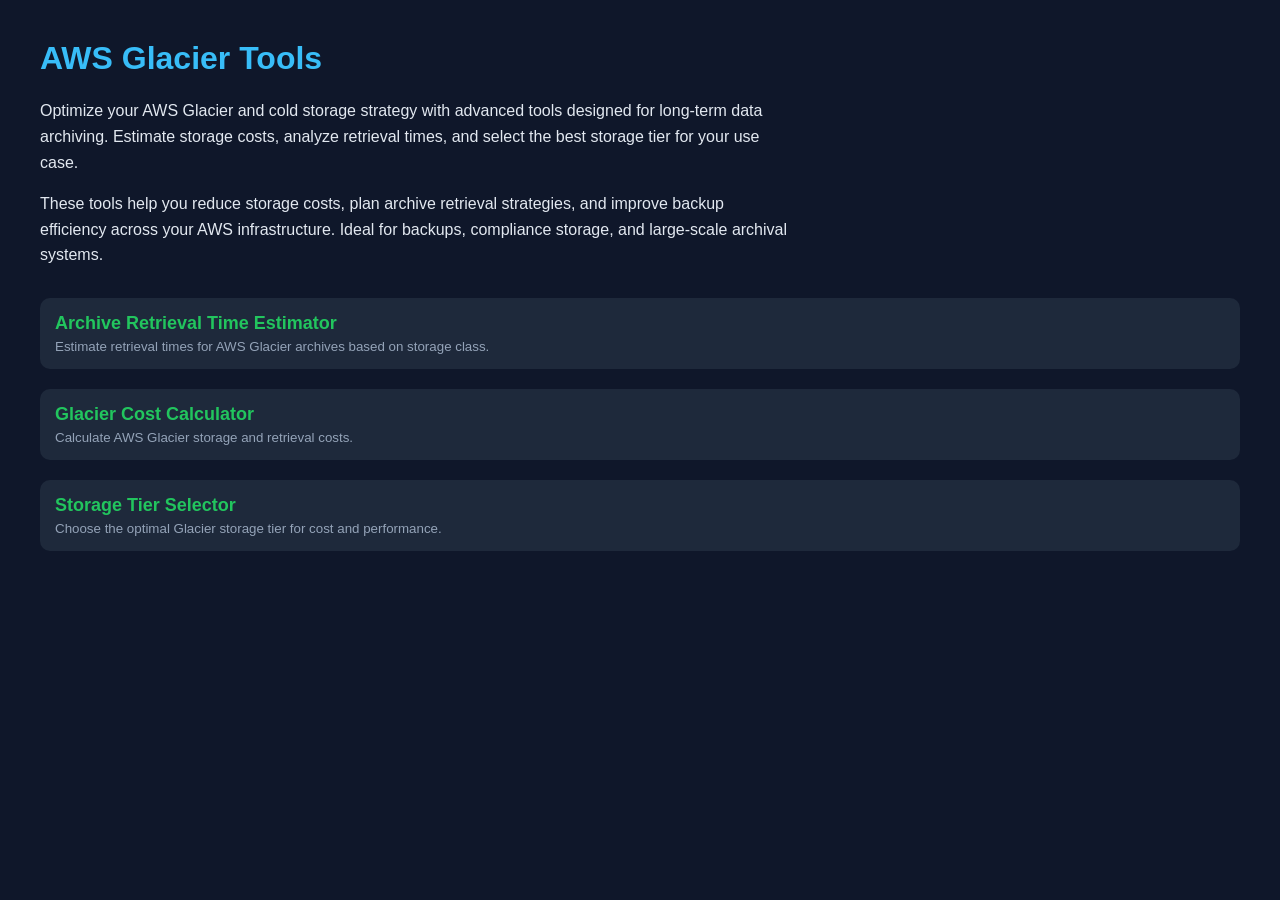
==== index.html @ 82a85312 "Initial commit" ====
<!DOCTYPE html>
<html lang="en">
<head>
    <meta charset="UTF-8">
    <meta name="viewport" content="width=device-width, initial-scale=1.0">

    <!-- 🔐 Google Site Verification -->
    <meta name="google-site-verification" content="TU_CODIGO_DE_VERIFICACION_AQUI">

    <!-- SEO Potenciado -->
    <title>AWS Glacier Tools – Cost Calculator & Archive Retrieval Estimator</title>

    <meta name="description" content="Optimize AWS Glacier storage with tools to estimate costs, analyze archive retrieval times, and choose the best storage tier. Reduce long-term storage expenses.">

    <meta name="keywords" content="
    aws glacier cost calculator,
    glacier pricing estimator,
    archive retrieval time estimator aws,
    glacier storage tier selector,
    aws cold storage cost calculator,
    glacier vs s3 cost comparison,
    aws archive storage calculator,
    glacier retrieval cost estimator,
    aws long term storage pricing,
    glacier deep archive cost calculator,
    aws backup storage cost tool,
    optimize glacier storage costs,
    archive retrieval speed calculator
    ">

    <meta name="author" content="AI Tools Suite">

    <!-- Open Graph -->
    <meta property="og:title" content="AWS Glacier Tools – Storage Cost & Retrieval Optimization">
    <meta property="og:description" content="Estimate Glacier costs, retrieval times, and storage tiers.">
    <meta property="og:type" content="website">

    <!-- Estilos -->
    <style>
        body {
            font-family: Arial, sans-serif;
            margin: 40px;
            background: #0f172a;
            color: #e2e8f0;
        }
        h1 {
            color: #38bdf8;
        }
        p {
            max-width: 750px;
            line-height: 1.6;
        }
        .tools {
            margin-top: 30px;
        }
        .tool {
            margin-bottom: 20px;
            padding: 15px;
            background: #1e293b;
            border-radius: 10px;
            transition: 0.2s;
        }
        .tool:hover {
            background: #334155;
        }
        a {
            text-decoration: none;
            color: #22c55e;
            font-weight: bold;
            font-size: 18px;
        }
        small {
            display: block;
            margin-top: 5px;
            color: #94a3b8;
        }
    </style>
</head>
<body>

    <h1>AWS Glacier Tools</h1>

    <p>
        Optimize your AWS Glacier and cold storage strategy with advanced tools designed for
        long-term data archiving. Estimate storage costs, analyze retrieval times, and select
        the best storage tier for your use case.
    </p>

    <p>
        These tools help you reduce storage costs, plan archive retrieval strategies, and improve
        backup efficiency across your AWS infrastructure. Ideal for backups, compliance storage,
        and large-scale archival systems.
    </p>

    <div class="tools">

        <div class="tool">
            <a href="archive_retrieval_time_estimator/">Archive Retrieval Time Estimator</a>
            <small>Estimate retrieval times for AWS Glacier archives based on storage class.</small>
        </div>

        <div class="tool">
            <a href="glacier_cost_calculator/">Glacier Cost Calculator</a>
            <small>Calculate AWS Glacier storage and retrieval costs.</small>
        </div>

        <div class="tool">
            <a href="storage_tier_selector/">Storage Tier Selector</a>
            <small>Choose the optimal Glacier storage tier for cost and performance.</small>
        </div>

    </div>

</body>
</html>
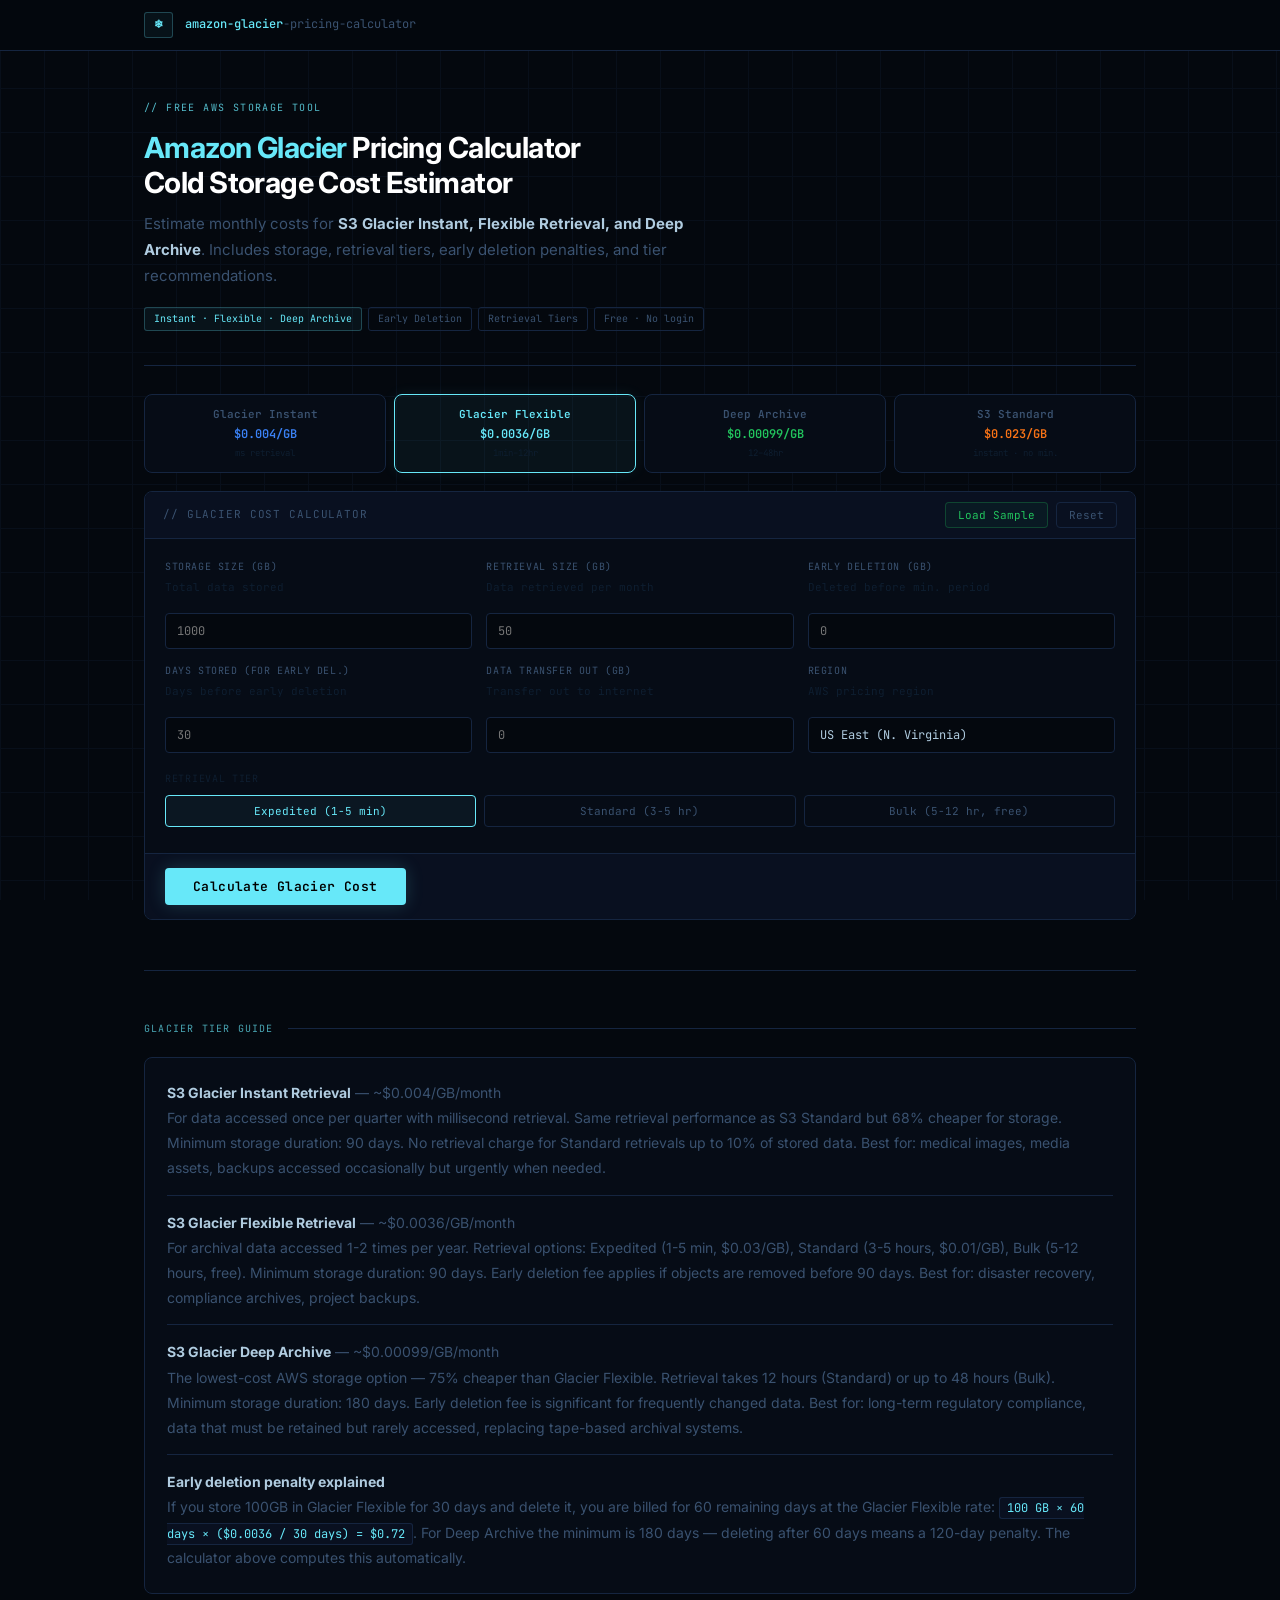
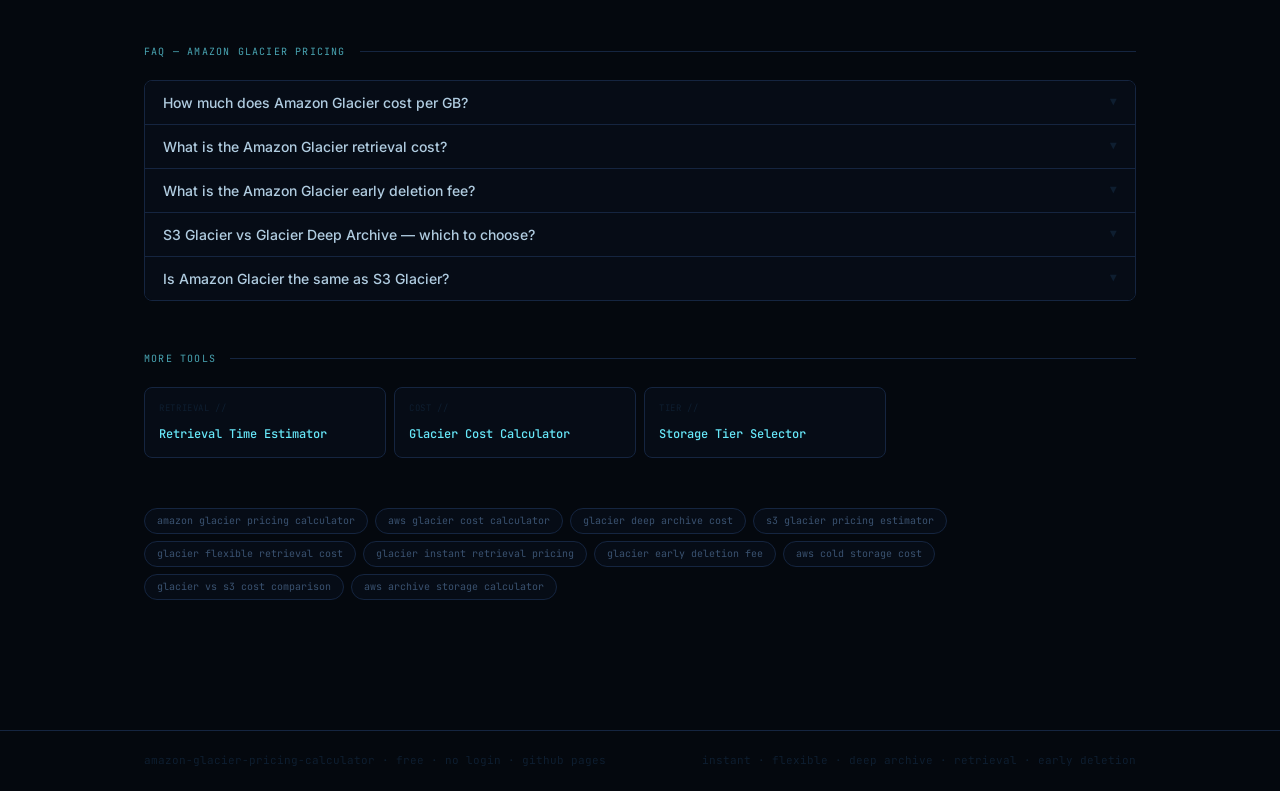
==== commit f99dd51c: "Actualizar index.html" ====
--- a/index.html
+++ b/index.html
@@ -1,115 +1,1226 @@
 <!DOCTYPE html>
+
 <html lang="en">
 <head>
-    <meta charset="UTF-8">
-    <meta name="viewport" content="width=device-width, initial-scale=1.0">
-
-    <!-- 🔐 Google Site Verification -->
-    <meta name="google-site-verification" content="TU_CODIGO_DE_VERIFICACION_AQUI">
-
-    <!-- SEO Potenciado -->
-    <title>AWS Glacier Tools – Cost Calculator & Archive Retrieval Estimator</title>
-
-    <meta name="description" content="Optimize AWS Glacier storage with tools to estimate costs, analyze archive retrieval times, and choose the best storage tier. Reduce long-term storage expenses.">
-
-    <meta name="keywords" content="
-    aws glacier cost calculator,
-    glacier pricing estimator,
-    archive retrieval time estimator aws,
-    glacier storage tier selector,
-    aws cold storage cost calculator,
-    glacier vs s3 cost comparison,
-    aws archive storage calculator,
-    glacier retrieval cost estimator,
-    aws long term storage pricing,
-    glacier deep archive cost calculator,
-    aws backup storage cost tool,
-    optimize glacier storage costs,
-    archive retrieval speed calculator
-    ">
-
-    <meta name="author" content="AI Tools Suite">
-
-    <!-- Open Graph -->
-    <meta property="og:title" content="AWS Glacier Tools – Storage Cost & Retrieval Optimization">
-    <meta property="og:description" content="Estimate Glacier costs, retrieval times, and storage tiers.">
-    <meta property="og:type" content="website">
-
-    <!-- Estilos -->
-    <style>
-        body {
-            font-family: Arial, sans-serif;
-            margin: 40px;
-            background: #0f172a;
-            color: #e2e8f0;
-        }
-        h1 {
-            color: #38bdf8;
-        }
-        p {
-            max-width: 750px;
-            line-height: 1.6;
-        }
-        .tools {
-            margin-top: 30px;
-        }
-        .tool {
-            margin-bottom: 20px;
-            padding: 15px;
-            background: #1e293b;
-            border-radius: 10px;
-            transition: 0.2s;
-        }
-        .tool:hover {
-            background: #334155;
-        }
-        a {
-            text-decoration: none;
-            color: #22c55e;
-            font-weight: bold;
-            font-size: 18px;
-        }
-        small {
-            display: block;
-            margin-top: 5px;
-            color: #94a3b8;
-        }
-    </style>
+<meta charset="UTF-8">
+<meta name="viewport" content="width=device-width, initial-scale=1.0">
+<meta name="google-site-verification" content="PkLa_ViOo6FAHpvh8SacceMb95o9tePRdrqLNBz9X1M" />
+<meta name="robots" content="index, follow">
+
+<title>Amazon Glacier Pricing Calculator – AWS Glacier Cost &amp; Storage Tier Estimator</title>
+
+<meta name="description" content="Free Amazon Glacier pricing calculator. Estimate monthly costs for S3 Glacier Instant, Flexible Retrieval, and Deep Archive. Includes storage, retrieval, early deletion, and data transfer costs. No login required.">
+
+<meta name="keywords" content="amazon glacier pricing calculator, aws glacier cost calculator, glacier pricing estimator, s3 glacier deep archive cost, glacier flexible retrieval cost, glacier instant retrieval pricing, aws cold storage cost calculator, glacier vs s3 cost, glacier retrieval cost, aws archive storage calculator">
+
+<link rel="canonical" href="https://franrivalbigprojects.github.io/aws-glacier-tools/">
+
+<meta property="og:title" content="Amazon Glacier Pricing Calculator – AWS Glacier Cost Estimator">
+<meta property="og:description" content="Calculate Amazon Glacier storage and retrieval costs for all tiers. Free, no login.">
+<meta property="og:type" content="website">
+
+<link rel="preconnect" href="https://fonts.googleapis.com">
+<link rel="preconnect" href="https://fonts.gstatic.com" crossorigin>
+<link href="https://fonts.googleapis.com/css2?family=JetBrains+Mono:wght@400;500;600&family=Inter:wght@400;500;600;700&display=swap" rel="stylesheet">
+
+<style>
+:root {
+  --bg: #04080e;
+  --surface: #060c16;
+  --surface2: #091020;
+  --border: #0e1a2c;
+  --border2: #152540;
+  --ice: #67e8f9;
+  --ice-dim: rgba(103,232,249,0.1);
+  --ice-dim2: rgba(103,232,249,0.05);
+  --blue: #3b82f6;
+  --blue-dim: rgba(59,130,246,0.08);
+  --green: #22c55e;
+  --green-dim: rgba(34,197,94,0.1);
+  --green-dim2: rgba(34,197,94,0.05);
+  --orange: #f97316;
+  --orange-dim: rgba(249,115,22,0.08);
+  --yellow: #fbbf24;
+  --yellow-dim: rgba(251,191,36,0.08);
+  --purple: #a78bfa;
+  --purple-dim: rgba(167,139,250,0.08);
+  --red: #f87171;
+  --red-dim: rgba(248,113,113,0.08);
+  --text: #b0cce0;
+  --text-muted: #3a5270;
+  --text-dim: #0e1e30;
+  --mono: 'JetBrains Mono', monospace;
+  --sans: 'Inter', sans-serif;
+  --r: 8px;
+}
+
+* { box-sizing: border-box; margin: 0; padding: 0; }
+
+body {
+  font-family: var(--sans);
+  background: var(--bg);
+  color: var(--text);
+  min-height: 100vh;
+  line-height: 1.6;
+}
+
+body::after {
+  content: "";
+  position: fixed;
+  inset: 0;
+  background-image:
+    linear-gradient(var(--border) 1px, transparent 1px),
+    linear-gradient(90deg, var(--border) 1px, transparent 1px);
+  background-size: 44px 44px;
+  opacity: 0.45;
+  pointer-events: none;
+  z-index: 0;
+}
+
+header {
+  border-bottom: 1px solid var(--border2);
+  position: sticky;
+  top: 0;
+  z-index: 100;
+  background: rgba(4,8,14,0.96);
+  backdrop-filter: blur(12px);
+}
+
+.header-inner {
+  max-width: 1040px;
+  margin: 0 auto;
+  padding: 0 24px;
+  height: 50px;
+  display: flex;
+  align-items: center;
+  gap: 12px;
+  position: relative;
+  z-index: 1;
+}
+
+.logo-pill {
+  font-family: var(--mono);
+  font-size: 11px;
+  font-weight: 600;
+  color: var(--ice);
+  background: var(--ice-dim2);
+  border: 1px solid rgba(103,232,249,0.25);
+  border-radius: 3px;
+  padding: 3px 9px;
+}
+
+.logo-text {
+  font-family: var(--mono);
+  font-size: 12px;
+  color: var(--text-muted);
+}
+
+.logo-text strong { color: var(--ice); font-weight: 500; }
+
+.wrapper {
+  max-width: 1040px;
+  margin: 0 auto;
+  padding: 0 24px 80px;
+  position: relative;
+  z-index: 1;
+}
+
+/* HERO */
+.hero {
+  padding: 48px 0 34px;
+  border-bottom: 1px solid var(--border2);
+  margin-bottom: 28px;
+}
+
+.hero-eyebrow {
+  font-family: var(--mono);
+  font-size: 10px;
+  letter-spacing: 0.14em;
+  text-transform: uppercase;
+  color: var(--ice);
+  margin-bottom: 14px;
+  opacity: 0.8;
+}
+
+h1 {
+  font-size: clamp(21px, 3.2vw, 29px);
+  font-weight: 700;
+  color: #fff;
+  margin-bottom: 10px;
+  letter-spacing: -0.02em;
+  line-height: 1.2;
+}
+
+h1 em { font-style: normal; color: var(--ice); }
+
+.hero-sub {
+  font-size: 15px;
+  color: var(--text-muted);
+  max-width: 600px;
+  line-height: 1.75;
+  margin-bottom: 18px;
+}
+
+.hero-sub strong { color: var(--text); }
+
+.pill-row { display: flex; flex-wrap: wrap; gap: 6px; }
+
+.pill {
+  font-family: var(--mono);
+  font-size: 10px;
+  padding: 3px 9px;
+  border-radius: 3px;
+  border: 1px solid;
+}
+
+.pill-ice { color: var(--ice); background: var(--ice-dim2); border-color: rgba(103,232,249,0.25); }
+.pill-dim { color: var(--text-muted); border-color: var(--border2); }
+
+/* TIER SELECTOR */
+.tier-grid {
+  display: grid;
+  grid-template-columns: repeat(4, 1fr);
+  gap: 8px;
+  margin-bottom: 18px;
+}
+
+.tier-btn {
+  background: var(--surface);
+  border: 1px solid var(--border2);
+  border-radius: var(--r);
+  padding: 12px 10px;
+  text-align: center;
+  cursor: pointer;
+  transition: all 0.15s;
+}
+
+.tier-btn:hover { border-color: rgba(103,232,249,0.25); }
+
+.tier-btn.active {
+  border-color: var(--ice);
+  background: var(--ice-dim2);
+  box-shadow: 0 0 14px rgba(103,232,249,0.08);
+}
+
+.tb-name {
+  font-family: var(--mono);
+  font-size: 11px;
+  font-weight: 600;
+  color: var(--text-muted);
+  display: block;
+  margin-bottom: 3px;
+  line-height: 1.3;
+}
+
+.tier-btn.active .tb-name { color: var(--ice); }
+
+.tb-price {
+  font-family: var(--mono);
+  font-size: 12px;
+  font-weight: 600;
+  display: block;
+  margin-bottom: 2px;
+}
+
+.tb-retrieval {
+  font-family: var(--mono);
+  font-size: 9px;
+  color: var(--text-dim);
+  display: block;
+}
+
+/* TOOL */
+.tool-shell {
+  background: var(--surface);
+  border: 1px solid var(--border2);
+  border-radius: var(--r);
+  overflow: hidden;
+  margin-bottom: 18px;
+}
+
+.tool-topbar {
+  background: var(--surface2);
+  border-bottom: 1px solid var(--border2);
+  padding: 10px 18px;
+  display: flex;
+  align-items: center;
+  justify-content: space-between;
+  flex-wrap: wrap;
+  gap: 8px;
+}
+
+.topbar-label {
+  font-family: var(--mono);
+  font-size: 11px;
+  color: var(--text-muted);
+  text-transform: uppercase;
+  letter-spacing: 0.08em;
+}
+
+.btn-sm {
+  font-family: var(--mono);
+  font-size: 11px;
+  padding: 5px 12px;
+  border-radius: 4px;
+  cursor: pointer;
+  border: 1px solid;
+  transition: opacity 0.15s;
+}
+
+.btn-sm:hover { opacity: 0.75; }
+.btn-ice   { background: var(--ice-dim2); color: var(--ice); border-color: rgba(103,232,249,0.25); }
+.btn-ghost { background: transparent; color: var(--text-muted); border-color: var(--border2); }
+.btn-green { background: var(--green-dim2); color: var(--green); border-color: rgba(34,197,94,0.25); }
+
+/* FORM */
+.form-body {
+  padding: 20px;
+  border-bottom: 1px solid var(--border2);
+}
+
+.form-grid {
+  display: grid;
+  grid-template-columns: 1fr 1fr 1fr;
+  gap: 14px;
+  margin-bottom: 18px;
+}
+
+.field { display: flex; flex-direction: column; gap: 5px; }
+
+.field-label {
+  font-family: var(--mono);
+  font-size: 10px;
+  color: var(--text-muted);
+  letter-spacing: 0.06em;
+  text-transform: uppercase;
+}
+
+.field-hint {
+  font-size: 11px;
+  color: var(--text-dim);
+  font-family: var(--mono);
+  margin-top: -2px;
+}
+
+.glc-input, .glc-select {
+  background: var(--bg);
+  border: 1px solid var(--border2);
+  border-radius: 4px;
+  padding: 9px 11px;
+  font-family: var(--mono);
+  font-size: 12px;
+  color: var(--text);
+  width: 100%;
+  -webkit-appearance: none;
+  transition: border-color 0.2s;
+}
+
+.glc-input:focus, .glc-select:focus {
+  outline: none;
+  border-color: rgba(103,232,249,0.3);
+}
+
+.glc-select option { background: #091020; }
+
+/* Retrieval tier */
+.retrieval-row {
+  display: flex;
+  gap: 8px;
+  margin-bottom: 6px;
+}
+
+.ret-btn {
+  flex: 1;
+  padding: 8px;
+  font-family: var(--mono);
+  font-size: 11px;
+  border-radius: 4px;
+  border: 1px solid var(--border2);
+  cursor: pointer;
+  text-align: center;
+  transition: all 0.15s;
+  color: var(--text-muted);
+  background: transparent;
+}
+
+.ret-btn:hover { border-color: var(--ice); color: var(--ice); }
+
+.ret-btn.active {
+  border-color: var(--ice);
+  color: var(--ice);
+  background: var(--ice-dim2);
+}
+
+.ret-sub { font-size: 9px; color: var(--text-dim); display: block; margin-top: 2px; }
+
+.calc-bar {
+  padding: 14px 20px;
+  background: var(--surface2);
+  display: flex;
+  gap: 10px;
+  align-items: center;
+}
+
+.btn-calc {
+  padding: 10px 28px;
+  font-family: var(--mono);
+  font-size: 13px;
+  font-weight: 600;
+  background: var(--ice);
+  color: #000;
+  border: none;
+  border-radius: 4px;
+  cursor: pointer;
+  letter-spacing: 0.03em;
+  transition: opacity 0.15s, box-shadow 0.15s;
+  box-shadow: 0 0 18px rgba(103,232,249,0.18);
+}
+
+.btn-calc:hover { opacity: 0.87; box-shadow: 0 0 26px rgba(103,232,249,0.32); }
+
+/* RESULTS */
+#resultsWrap { display: none; }
+
+.results-cards {
+  display: grid;
+  grid-template-columns: repeat(4, 1fr);
+  gap: 10px;
+  margin-bottom: 14px;
+}
+
+.res-card {
+  background: var(--surface2);
+  border: 1px solid var(--border2);
+  border-radius: var(--r);
+  padding: 16px;
+  position: relative;
+  overflow: hidden;
+}
+
+.res-card::before {
+  content: '';
+  position: absolute;
+  top: 0; left: 0; right: 0;
+  height: 2px;
+}
+
+.rc-ice::before    { background: var(--ice); }
+.rc-blue::before   { background: var(--blue); }
+.rc-green::before  { background: var(--green); }
+.rc-orange::before { background: var(--orange); }
+
+.rc-label { font-family: var(--mono); font-size: 9px; text-transform: uppercase; letter-spacing: 0.1em; color: var(--text-dim); margin-bottom: 8px; }
+.rc-val   { font-family: var(--mono); font-size: 22px; font-weight: 600; line-height: 1; margin-bottom: 3px; }
+.rc-sub   { font-family: var(--mono); font-size: 10px; color: var(--text-muted); }
+
+.breakdown {
+  background: var(--surface);
+  border: 1px solid var(--border2);
+  border-radius: var(--r);
+  overflow: hidden;
+  margin-bottom: 14px;
+}
+
+.bt-head {
+  background: var(--surface2);
+  border-bottom: 1px solid var(--border2);
+  padding: 8px 16px;
+  font-family: var(--mono);
+  font-size: 10px;
+  text-transform: uppercase;
+  letter-spacing: 0.08em;
+  color: var(--text-muted);
+}
+
+.bt-row {
+  display: flex;
+  justify-content: space-between;
+  align-items: center;
+  padding: 9px 16px;
+  border-bottom: 1px solid var(--border2);
+  font-family: var(--mono);
+  font-size: 12px;
+}
+
+.bt-row:last-child { border-bottom: none; }
+.bt-row:hover { background: rgba(103,232,249,0.02); }
+.bt-key { color: var(--text-muted); }
+.bt-val { color: var(--text); }
+.bt-total { color: var(--ice); font-size: 14px; font-weight: 600; }
+
+/* Tier comparison */
+.tier-cmp {
+  background: var(--surface);
+  border: 1px solid var(--border2);
+  border-radius: var(--r);
+  overflow: hidden;
+  margin-bottom: 14px;
+}
+
+.tc-row {
+  display: grid;
+  grid-template-columns: 180px 1fr 1fr 1fr 1fr;
+  border-bottom: 1px solid var(--border2);
+}
+
+.tc-row:last-child { border-bottom: none; }
+.tc-row.tc-head { background: var(--surface2); }
+.tc-row.tc-active { background: var(--ice-dim2); }
+
+.tc-cell {
+  padding: 9px 12px;
+  font-family: var(--mono);
+  font-size: 11px;
+  color: var(--text-muted);
+  border-right: 1px solid var(--border2);
+  display: flex;
+  align-items: center;
+}
+
+.tc-cell:last-child { border-right: none; }
+.tc-head .tc-cell { font-size: 10px; color: var(--text-dim); text-transform: uppercase; letter-spacing: 0.06em; }
+.tc-row.tc-active .tc-cell { color: var(--ice); }
+
+/* Rec card */
+.rec-card {
+  background: var(--surface);
+  border: 1px solid var(--border2);
+  border-left: 3px solid var(--green);
+  border-radius: var(--r);
+  padding: 14px 18px;
+  margin-bottom: 14px;
+  font-size: 13px;
+  color: var(--text-muted);
+  line-height: 1.65;
+}
+
+.rec-card strong { color: var(--green); }
+
+/* DIVIDER */
+hr.divider { border: none; border-top: 1px solid var(--border2); margin: 50px 0; }
+
+.content-section { margin-bottom: 50px; }
+
+.sec-head {
+  display: flex;
+  align-items: center;
+  gap: 14px;
+  margin-bottom: 20px;
+}
+
+.sec-label {
+  font-family: var(--mono);
+  font-size: 10px;
+  text-transform: uppercase;
+  letter-spacing: 0.12em;
+  color: var(--ice);
+  white-space: nowrap;
+  opacity: 0.7;
+}
+
+.sec-rule { flex: 1; height: 1px; background: var(--border2); }
+
+p { font-size: 14px; color: var(--text-muted); line-height: 1.8; margin-bottom: 10px; }
+p strong { color: var(--text); }
+
+code {
+  font-family: var(--mono);
+  font-size: 12px;
+  background: var(--surface2);
+  color: var(--ice);
+  padding: 2px 7px;
+  border-radius: 3px;
+  border: 1px solid var(--border2);
+}
+
+.dense-block {
+  background: var(--surface);
+  border: 1px solid var(--border2);
+  border-radius: var(--r);
+  padding: 22px;
+  margin-top: 14px;
+}
+
+.dense-block p { margin-bottom: 14px; padding-bottom: 14px; border-bottom: 1px solid var(--border2); }
+.dense-block p:last-child { margin-bottom: 0; padding-bottom: 0; border-bottom: none; }
+
+.faq-list {
+  margin-top: 14px;
+  border: 1px solid var(--border2);
+  border-radius: var(--r);
+  overflow: hidden;
+}
+
+.faq-item { border-bottom: 1px solid var(--border2); }
+.faq-item:last-child { border-bottom: none; }
+
+.faq-q {
+  width: 100%;
+  text-align: left;
+  background: var(--surface);
+  border: none;
+  padding: 13px 18px;
+  font-size: 14px;
+  font-weight: 500;
+  color: var(--text);
+  font-family: var(--sans);
+  cursor: pointer;
+  display: flex;
+  justify-content: space-between;
+  align-items: center;
+  gap: 12px;
+  transition: background 0.15s;
+}
+
+.faq-q:hover { background: var(--ice-dim2); }
+.faq-arrow { font-family: var(--mono); font-size: 11px; color: var(--text-dim); transition: transform 0.2s; flex-shrink: 0; }
+.faq-item.open .faq-arrow { transform: rotate(180deg); }
+
+.faq-a {
+  display: none;
+  padding: 0 18px 13px;
+  font-size: 13px;
+  color: var(--text-muted);
+  line-height: 1.75;
+  border-top: 1px solid var(--border2);
+  background: var(--bg);
+}
+
+.faq-item.open .faq-a { display: block; }
+.faq-a code { font-family: var(--mono); font-size: 11px; color: var(--ice); background: var(--ice-dim2); border-radius: 3px; padding: 1px 5px; }
+
+.other-tools {
+  display: grid;
+  grid-template-columns: repeat(auto-fill, minmax(200px, 1fr));
+  gap: 8px;
+  margin-top: 12px;
+}
+
+.otl {
+  background: var(--surface);
+  border: 1px solid var(--border2);
+  border-radius: var(--r);
+  padding: 12px 14px;
+  text-decoration: none;
+  display: block;
+  transition: border-color 0.15s;
+}
+
+.otl:hover { border-color: rgba(103,232,249,0.3); }
+.otl-eye  { font-family: var(--mono); font-size: 9px; color: var(--text-dim); text-transform: uppercase; letter-spacing: 0.07em; margin-bottom: 4px; }
+.otl-name { font-family: var(--mono); font-size: 12px; color: var(--ice); font-weight: 500; }
+
+.tag-cloud { display: flex; flex-wrap: wrap; gap: 7px; margin-bottom: 50px; }
+
+.tag {
+  font-family: var(--mono);
+  font-size: 10px;
+  color: var(--text-muted);
+  background: var(--surface);
+  border: 1px solid var(--border2);
+  border-radius: 100px;
+  padding: 4px 12px;
+  cursor: default;
+  transition: color 0.15s, border-color 0.15s;
+}
+
+.tag:hover { color: var(--ice); border-color: rgba(103,232,249,0.3); }
+
+footer { border-top: 1px solid var(--border2); padding: 20px 0; position: relative; z-index: 1; }
+
+.footer-inner {
+  max-width: 1040px;
+  margin: 0 auto;
+  padding: 0 24px;
+  display: flex;
+  justify-content: space-between;
+  align-items: center;
+  flex-wrap: wrap;
+  gap: 8px;
+}
+
+footer p { font-family: var(--mono); font-size: 11px; color: var(--text-dim); margin: 0; }
+
+@media (max-width: 680px) {
+  .tier-grid { grid-template-columns: 1fr 1fr; }
+  .form-grid { grid-template-columns: 1fr 1fr; }
+  .results-cards { grid-template-columns: 1fr 1fr; }
+  .tc-row { grid-template-columns: 120px repeat(4, 1fr); font-size: 10px; }
+  .retrieval-row { flex-wrap: wrap; }
+}
+</style>
+
+<script type="application/ld+json">
+{
+  "@context": "https://schema.org",
+  "@type": "SoftwareApplication",
+  "name": "Amazon Glacier Pricing Calculator",
+  "applicationCategory": "DeveloperApplication",
+  "operatingSystem": "Web",
+  "offers": { "@type": "Offer", "price": "0", "priceCurrency": "USD" },
+  "description": "Free Amazon Glacier pricing calculator. Estimate monthly costs for S3 Glacier Instant Retrieval, S3 Glacier Flexible Retrieval, and S3 Glacier Deep Archive. Includes storage, retrieval, early deletion penalty, and data transfer costs by region.",
+  "featureList": "Glacier Instant Retrieval cost, Glacier Flexible Retrieval cost, Glacier Deep Archive cost, S3 Standard comparison, early deletion penalty, retrieval tier pricing, region pricing, tier recommendation"
+}
+</script>
+
+<script type="application/ld+json">
+{
+  "@context": "https://schema.org",
+  "@type": "FAQPage",
+  "mainEntity": [
+    {
+      "@type": "Question",
+      "name": "How much does Amazon Glacier cost?",
+      "acceptedAnswer": {
+        "@type": "Answer",
+        "text": "Amazon Glacier storage costs (US East): S3 Glacier Instant Retrieval ~$0.004/GB/month. S3 Glacier Flexible Retrieval ~$0.0036/GB/month. S3 Glacier Deep Archive ~$0.00099/GB/month. Retrieval costs are additional and vary by retrieval tier (Expedited, Standard, Bulk). Early deletion fees apply if objects are deleted before the minimum storage duration (90 days for Glacier Flexible, 180 days for Deep Archive)."
+      }
+    },
+    {
+      "@type": "Question",
+      "name": "What is the difference between S3 Glacier and S3 Glacier Deep Archive?",
+      "acceptedAnswer": {
+        "@type": "Answer",
+        "text": "S3 Glacier Flexible Retrieval costs ~$0.0036/GB/month with retrieval times of 1-5 minutes (Expedited) to 12 hours (Standard). S3 Glacier Deep Archive costs ~$0.00099/GB/month — about 75% cheaper — but retrieval takes 12 hours minimum (Standard) or up to 48 hours (Bulk). Deep Archive is for data accessed once or twice per year at most. Glacier Flexible is better for data you may occasionally need within hours."
+      }
+    },
+    {
+      "@type": "Question",
+      "name": "What is the early deletion fee for Amazon Glacier?",
+      "acceptedAnswer": {
+        "@type": "Answer",
+        "text": "S3 Glacier Flexible Retrieval has a 90-day minimum storage commitment. If you delete an object before 90 days, you are charged for the remaining days. S3 Glacier Deep Archive has a 180-day minimum. For example, deleting a 1GB Glacier Flexible object after 30 days incurs a fee for the remaining 60 days of storage at the Glacier Flexible rate."
+      }
+    }
+  ]
+}
+</script>
+
 </head>
+
 <body>
 
-    <h1>AWS Glacier Tools</h1>
-
-    <p>
-        Optimize your AWS Glacier and cold storage strategy with advanced tools designed for
-        long-term data archiving. Estimate storage costs, analyze retrieval times, and select
-        the best storage tier for your use case.
+<header>
+  <div class="header-inner">
+    <span class="logo-pill">&#10052;</span>
+    <span class="logo-text"><strong>amazon-glacier</strong>-pricing-calculator</span>
+  </div>
+</header>
+
+<div class="wrapper">
+
+  <section class="hero">
+    <p class="hero-eyebrow">// Free AWS Storage Tool</p>
+    <h1><em>Amazon Glacier</em> Pricing Calculator<br>Cold Storage Cost Estimator</h1>
+    <p class="hero-sub">
+      Estimate monthly costs for <strong>S3 Glacier Instant, Flexible Retrieval, and Deep Archive</strong>. Includes storage, retrieval tiers, early deletion penalties, and tier recommendations.
     </p>
-
-    <p>
-        These tools help you reduce storage costs, plan archive retrieval strategies, and improve
-        backup efficiency across your AWS infrastructure. Ideal for backups, compliance storage,
-        and large-scale archival systems.
-    </p>
-
-    <div class="tools">
-
-        <div class="tool">
-            <a href="archive_retrieval_time_estimator/">Archive Retrieval Time Estimator</a>
-            <small>Estimate retrieval times for AWS Glacier archives based on storage class.</small>
-        </div>
-
-        <div class="tool">
-            <a href="glacier_cost_calculator/">Glacier Cost Calculator</a>
-            <small>Calculate AWS Glacier storage and retrieval costs.</small>
-        </div>
-
-        <div class="tool">
-            <a href="storage_tier_selector/">Storage Tier Selector</a>
-            <small>Choose the optimal Glacier storage tier for cost and performance.</small>
-        </div>
-
+    <div class="pill-row">
+      <span class="pill pill-ice">Instant · Flexible · Deep Archive</span>
+      <span class="pill pill-dim">Early Deletion</span>
+      <span class="pill pill-dim">Retrieval Tiers</span>
+      <span class="pill pill-dim">Free · No login</span>
     </div>
+  </section>
+
+  <!-- TIER SELECTOR CARDS -->
+
+  <div class="tier-grid" id="tierGrid"></div>
+
+  <!-- CALCULATOR -->
+
+  <div class="tool-shell">
+    <div class="tool-topbar">
+      <span class="topbar-label">// Glacier Cost Calculator</span>
+      <div style="display:flex;gap:8px;">
+        <button class="btn-sm btn-green" onclick="loadSample()">Load Sample</button>
+        <button class="btn-sm btn-ghost" onclick="resetCalc()">Reset</button>
+      </div>
+    </div>
+
+
+<div class="form-body">
+  <div class="form-grid">
+    <div class="field">
+      <label class="field-label">Storage Size (GB)</label>
+      <p class="field-hint">Total data stored</p>
+      <input class="glc-input" type="number" id="storageGB" placeholder="1000" min="0">
+    </div>
+    <div class="field">
+      <label class="field-label">Retrieval Size (GB)</label>
+      <p class="field-hint">Data retrieved per month</p>
+      <input class="glc-input" type="number" id="retrievalGB" placeholder="50" min="0">
+    </div>
+    <div class="field">
+      <label class="field-label">Early Deletion (GB)</label>
+      <p class="field-hint">Deleted before min. period</p>
+      <input class="glc-input" type="number" id="earlyDelGB" placeholder="0" min="0">
+    </div>
+    <div class="field">
+      <label class="field-label">Days Stored (for early del.)</label>
+      <p class="field-hint">Days before early deletion</p>
+      <input class="glc-input" type="number" id="daysStored" placeholder="30" min="0">
+    </div>
+    <div class="field">
+      <label class="field-label">Data Transfer Out (GB)</label>
+      <p class="field-hint">Transfer out to internet</p>
+      <input class="glc-input" type="number" id="transferGB" placeholder="0" min="0">
+    </div>
+    <div class="field">
+      <label class="field-label">Region</label>
+      <p class="field-hint">AWS pricing region</p>
+      <select class="glc-select" id="regionSelect">
+        <option value="use1">US East (N. Virginia)</option>
+        <option value="usw2">US West (Oregon)</option>
+        <option value="euw1">EU West (Ireland)</option>
+        <option value="apse1">AP Southeast (Singapore)</option>
+        <option value="apne1">AP Northeast (Tokyo)</option>
+      </select>
+    </div>
+  </div>
+
+  <div style="font-family:var(--mono);font-size:10px;color:var(--text-dim);text-transform:uppercase;letter-spacing:0.07em;margin-bottom:8px;">Retrieval Tier</div>
+  <div class="retrieval-row" id="retrievalRow"></div>
+</div>
+
+<div class="calc-bar">
+  <button class="btn-calc" onclick="calcGlacier()">Calculate Glacier Cost</button>
+</div>
+
+
+  </div>
+
+  <!-- RESULTS -->
+
+  <div id="resultsWrap">
+    <div class="results-cards" id="resultsCards"></div>
+    <div class="breakdown" id="breakdownTable"></div>
+    <div class="tier-cmp" id="tierCmpTable"></div>
+    <div class="rec-card" id="recCard" style="display:none;"></div>
+  </div>
+
+  <hr class="divider">
+
+  <!-- TIER GUIDE -->
+
+  <section class="content-section">
+    <div class="sec-head">
+      <span class="sec-label">Glacier Tier Guide</span>
+      <span class="sec-rule"></span>
+    </div>
+
+
+<div class="dense-block">
+  <p><strong>S3 Glacier Instant Retrieval</strong> — ~$0.004/GB/month<br>
+  For data accessed once per quarter with millisecond retrieval. Same retrieval performance as S3 Standard but 68% cheaper for storage. Minimum storage duration: 90 days. No retrieval charge for Standard retrievals up to 10% of stored data. Best for: medical images, media assets, backups accessed occasionally but urgently when needed.</p>
+
+  <p><strong>S3 Glacier Flexible Retrieval</strong> — ~$0.0036/GB/month<br>
+  For archival data accessed 1-2 times per year. Retrieval options: Expedited (1-5 min, $0.03/GB), Standard (3-5 hours, $0.01/GB), Bulk (5-12 hours, free). Minimum storage duration: 90 days. Early deletion fee applies if objects are removed before 90 days. Best for: disaster recovery, compliance archives, project backups.</p>
+
+  <p><strong>S3 Glacier Deep Archive</strong> — ~$0.00099/GB/month<br>
+  The lowest-cost AWS storage option — 75% cheaper than Glacier Flexible. Retrieval takes 12 hours (Standard) or up to 48 hours (Bulk). Minimum storage duration: 180 days. Early deletion fee is significant for frequently changed data. Best for: long-term regulatory compliance, data that must be retained but rarely accessed, replacing tape-based archival systems.</p>
+
+  <p><strong>Early deletion penalty explained</strong><br>
+  If you store 100GB in Glacier Flexible for 30 days and delete it, you are billed for 60 remaining days at the Glacier Flexible rate: <code>100 GB × 60 days × ($0.0036 / 30 days) = $0.72</code>. For Deep Archive the minimum is 180 days — deleting after 60 days means a 120-day penalty. The calculator above computes this automatically.</p>
+</div>
+
+
+  </section>
+
+  <!-- FAQ -->
+
+  <section class="content-section">
+    <div class="sec-head">
+      <span class="sec-label">FAQ — Amazon Glacier Pricing</span>
+      <span class="sec-rule"></span>
+    </div>
+    <div class="faq-list">
+      <div class="faq-item">
+        <button class="faq-q" onclick="toggleFaq(this)">How much does Amazon Glacier cost per GB?<span class="faq-arrow">&#9660;</span></button>
+        <div class="faq-a">Amazon Glacier storage prices (US East, per GB/month): Glacier Instant Retrieval ~$0.004. Glacier Flexible Retrieval ~$0.0036. Glacier Deep Archive ~$0.00099. For comparison, S3 Standard is ~$0.023/GB/month — Glacier Deep Archive is about 23x cheaper for storage. Retrieval costs are separate and depend on tier and retrieval speed.</div>
+      </div>
+      <div class="faq-item">
+        <button class="faq-q" onclick="toggleFaq(this)">What is the Amazon Glacier retrieval cost?<span class="faq-arrow">&#9660;</span></button>
+        <div class="faq-a">Glacier Flexible Retrieval: Expedited $0.03/GB (1-5 min), Standard $0.01/GB (3-5 hrs), Bulk free (5-12 hrs). Glacier Instant Retrieval: $0.03/GB (milliseconds). Glacier Deep Archive: Standard $0.02/GB (12 hrs), Bulk $0.0025/GB (48 hrs). First 10GB of retrieval per month is free. For large-scale retrieval, Bulk tier is free for Flexible and very cheap for Deep Archive.</div>
+      </div>
+      <div class="faq-item">
+        <button class="faq-q" onclick="toggleFaq(this)">What is the Amazon Glacier early deletion fee?<span class="faq-arrow">&#9660;</span></button>
+        <div class="faq-a">Glacier Flexible Retrieval has a 90-day minimum. Glacier Deep Archive has a 180-day minimum. Early deletion is charged for remaining days: delete a 1GB Flexible object after 60 days = 30 days of penalty at $0.0036/30 = $0.0036 × (30/30) = $0.0036. For Deep Archive, deleting 100GB after 30 days = 150 days penalty = 100 × (150/30) × $0.00099 = $0.495. The calculator above shows this automatically.</div>
+      </div>
+      <div class="faq-item">
+        <button class="faq-q" onclick="toggleFaq(this)">S3 Glacier vs Glacier Deep Archive — which to choose?<span class="faq-arrow">&#9660;</span></button>
+        <div class="faq-a">Choose Glacier Flexible if you may need data within hours on short notice — retrieval takes 3-5 hours with Standard tier. Choose Deep Archive if data is accessed once a year or less and you can wait 12+ hours — it's 75% cheaper. If you need immediate access (seconds), use Glacier Instant Retrieval. If cost is the only factor and data is compliance-only, Deep Archive is the right choice.</div>
+      </div>
+      <div class="faq-item">
+        <button class="faq-q" onclick="toggleFaq(this)">Is Amazon Glacier the same as S3 Glacier?<span class="faq-arrow">&#9660;</span></button>
+        <div class="faq-a">Yes. Amazon Glacier was rebranded as Amazon S3 Glacier in 2021. The standalone Glacier service still exists but is accessed through S3 storage classes: S3 Glacier Instant Retrieval, S3 Glacier Flexible Retrieval (formerly Glacier), and S3 Glacier Deep Archive. The underlying technology is the same — the change was to unify the storage product line under S3.</div>
+      </div>
+    </div>
+  </section>
+
+  <section class="content-section">
+    <div class="sec-head">
+      <span class="sec-label">More Tools</span>
+      <span class="sec-rule"></span>
+    </div>
+    <div class="other-tools">
+      <a href="archive_retrieval_time_estimator/" class="otl">
+        <p class="otl-eye">retrieval //</p>
+        <span class="otl-name">Retrieval Time Estimator</span>
+      </a>
+      <a href="glacier_cost_calculator/" class="otl">
+        <p class="otl-eye">cost //</p>
+        <span class="otl-name">Glacier Cost Calculator</span>
+      </a>
+      <a href="storage_tier_selector/" class="otl">
+        <p class="otl-eye">tier //</p>
+        <span class="otl-name">Storage Tier Selector</span>
+      </a>
+    </div>
+  </section>
+
+  <div class="tag-cloud">
+    <span class="tag">amazon glacier pricing calculator</span>
+    <span class="tag">aws glacier cost calculator</span>
+    <span class="tag">glacier deep archive cost</span>
+    <span class="tag">s3 glacier pricing estimator</span>
+    <span class="tag">glacier flexible retrieval cost</span>
+    <span class="tag">glacier instant retrieval pricing</span>
+    <span class="tag">glacier early deletion fee</span>
+    <span class="tag">aws cold storage cost</span>
+    <span class="tag">glacier vs s3 cost comparison</span>
+    <span class="tag">aws archive storage calculator</span>
+  </div>
+
+</div>
+
+<footer>
+  <div class="footer-inner">
+    <p>amazon-glacier-pricing-calculator &middot; free &middot; no login &middot; github pages</p>
+    <p>instant &middot; flexible &middot; deep archive &middot; retrieval &middot; early deletion</p>
+  </div>
+</footer>
+
+<script>
+// ─── PRICING DATA (approx 2025) ───
+var TIERS = [
+  {
+    id: 'instant',
+    name: 'Glacier Instant',
+    shortName: 'Instant',
+    minDays: 90,
+    prices: {
+      use1:  { storage: 0.004,    retrieval_std: 0.03,  retrieval_bulk: 0.0,    transfer: 0.09 },
+      usw2:  { storage: 0.004,    retrieval_std: 0.03,  retrieval_bulk: 0.0,    transfer: 0.09 },
+      euw1:  { storage: 0.0044,   retrieval_std: 0.033, retrieval_bulk: 0.0,    transfer: 0.09 },
+      apse1: { storage: 0.005,    retrieval_std: 0.036, retrieval_bulk: 0.0,    transfer: 0.09 },
+      apne1: { storage: 0.005,    retrieval_std: 0.036, retrieval_bulk: 0.0,    transfer: 0.114 }
+    },
+    retrievalOptions: ['Standard (ms)'],
+    description: 'Millisecond access. Best for occasional but urgent retrieval.'
+  },
+  {
+    id: 'flexible',
+    name: 'Glacier Flexible',
+    shortName: 'Flexible',
+    minDays: 90,
+    prices: {
+      use1:  { storage: 0.0036,   retrieval_std: 0.01,  retrieval_bulk: 0.0,    transfer: 0.09 },
+      usw2:  { storage: 0.0036,   retrieval_std: 0.01,  retrieval_bulk: 0.0,    transfer: 0.09 },
+      euw1:  { storage: 0.004,    retrieval_std: 0.011, retrieval_bulk: 0.0,    transfer: 0.09 },
+      apse1: { storage: 0.0045,   retrieval_std: 0.011, retrieval_bulk: 0.0,    transfer: 0.09 },
+      apne1: { storage: 0.005,    retrieval_std: 0.013, retrieval_bulk: 0.0,    transfer: 0.114 }
+    },
+    retrievalOptions: ['Expedited (1-5 min)', 'Standard (3-5 hr)', 'Bulk (5-12 hr, free)'],
+    description: 'Hours access. Best for compliance archives and DR backups.'
+  },
+  {
+    id: 'deep',
+    name: 'Deep Archive',
+    shortName: 'Deep',
+    minDays: 180,
+    prices: {
+      use1:  { storage: 0.00099,  retrieval_std: 0.02,  retrieval_bulk: 0.0025, transfer: 0.09 },
+      usw2:  { storage: 0.00099,  retrieval_std: 0.02,  retrieval_bulk: 0.0025, transfer: 0.09 },
+      euw1:  { storage: 0.001099, retrieval_std: 0.022, retrieval_bulk: 0.0028, transfer: 0.09 },
+      apse1: { storage: 0.001225, retrieval_std: 0.025, retrieval_bulk: 0.003,  transfer: 0.09 },
+      apne1: { storage: 0.001350, retrieval_std: 0.028, retrieval_bulk: 0.0033, transfer: 0.114 }
+    },
+    retrievalOptions: ['Standard (12 hr)', 'Bulk (48 hr)'],
+    description: 'Lowest cost. Best for long-term compliance, rarely accessed.'
+  }
+];
+
+var S3_STANDARD = {
+  use1: 0.023, usw2: 0.023, euw1: 0.024, apse1: 0.025, apne1: 0.025
+};
+
+var activeTier = 'flexible';
+var activeRetrieval = 0;
+
+// ─── INIT ───
+function init() {
+  buildTierCards();
+  buildRetrievalBtns();
+}
+
+function buildTierCards() {
+  var grid = document.getElementById('tierGrid');
+  TIERS.forEach(function(t) {
+    var btn = document.createElement('div');
+    btn.className = 'tier-btn' + (t.id === activeTier ? ' active' : '');
+    btn.id = 'tier-' + t.id;
+    btn.onclick = function() { selectTier(t.id); };
+
+    var name = document.createElement('span');
+    name.className = 'tb-name';
+    name.textContent = t.name;
+
+    var price = document.createElement('span');
+    price.className = 'tb-price';
+    price.style.color = t.id === 'instant' ? 'var(--blue)' : t.id === 'flexible' ? 'var(--ice)' : 'var(--green)';
+    price.textContent = '$' + t.prices.use1.storage + '/GB';
+
+    var ret = document.createElement('span');
+    ret.className = 'tb-retrieval';
+    ret.textContent = t.id === 'instant' ? 'ms retrieval' : t.id === 'flexible' ? '1min–12hr' : '12–48hr';
+
+    btn.appendChild(name);
+    btn.appendChild(price);
+    btn.appendChild(ret);
+    grid.appendChild(btn);
+  });
+
+  // Add S3 Standard for comparison
+  var s3btn = document.createElement('div');
+  s3btn.className = 'tier-btn';
+  s3btn.id = 'tier-s3std';
+  s3btn.onclick = function() { selectTier('s3std'); };
+  var s3name = document.createElement('span');
+  s3name.className = 'tb-name';
+  s3name.textContent = 'S3 Standard';
+  var s3price = document.createElement('span');
+  s3price.className = 'tb-price';
+  s3price.style.color = 'var(--orange)';
+  s3price.textContent = '$0.023/GB';
+  var s3ret = document.createElement('span');
+  s3ret.className = 'tb-retrieval';
+  s3ret.textContent = 'instant · no min.';
+  s3btn.appendChild(s3name);
+  s3btn.appendChild(s3price);
+  s3btn.appendChild(s3ret);
+  grid.appendChild(s3btn);
+}
+
+function selectTier(id) {
+  if (id === 's3std') {
+    // Just highlight for info, don't change active calc tier
+    document.querySelectorAll('.tier-btn').forEach(function(b) { b.classList.remove('active'); });
+    var btn = document.getElementById('tier-s3std');
+    if (btn) btn.classList.add('active');
+    return;
+  }
+  activeTier = id;
+  document.querySelectorAll('.tier-btn').forEach(function(b) { b.classList.remove('active'); });
+  var btn = document.getElementById('tier-' + id);
+  if (btn) btn.classList.add('active');
+  buildRetrievalBtns();
+}
+
+function buildRetrievalBtns() {
+  var row = document.getElementById('retrievalRow');
+  row.innerHTML = '';
+  activeRetrieval = 0;
+  var tier = TIERS.find(function(t) { return t.id === activeTier; });
+  if (!tier) return;
+  tier.retrievalOptions.forEach(function(opt, i) {
+    var btn = document.createElement('button');
+    btn.className = 'ret-btn' + (i === 0 ? ' active' : '');
+    btn.textContent = opt;
+    btn.onclick = (function(idx) { return function() {
+      activeRetrieval = idx;
+      document.querySelectorAll('.ret-btn').forEach(function(b) { b.classList.remove('active'); });
+      btn.classList.add('active');
+    }; })(i);
+    row.appendChild(btn);
+  });
+}
+
+function fmt(n) { return '$' + n.toFixed(4) !== '$0.0000' ? '$' + n.toFixed(2) : '$' + n.toFixed(4); }
+function fmtP(n) { return '$' + n.toFixed(2); }
+
+function calcGlacier() {
+  var storageGB  = parseFloat(document.getElementById('storageGB').value) || 0;
+  var retrievalGB = parseFloat(document.getElementById('retrievalGB').value) || 0;
+  var earlyDelGB  = parseFloat(document.getElementById('earlyDelGB').value) || 0;
+  var daysStored  = parseFloat(document.getElementById('daysStored').value) || 0;
+  var transferGB  = parseFloat(document.getElementById('transferGB').value) || 0;
+  var region      = document.getElementById('regionSelect').value;
+
+  var tier = TIERS.find(function(t) { return t.id === activeTier; });
+  var p = tier.prices[region] || tier.prices.use1;
+
+  var storageCost = storageGB * p.storage;
+
+  // Retrieval cost
+  var retCost = 0;
+  var freeRetrievalGB = 10;
+  var billableRet = Math.max(0, retrievalGB - freeRetrievalGB);
+  if (tier.id === 'instant') {
+    retCost = billableRet * p.retrieval_std;
+  } else if (tier.id === 'flexible') {
+    if (activeRetrieval === 0) retCost = billableRet * 0.03; // expedited
+    else if (activeRetrieval === 1) retCost = billableRet * p.retrieval_std;
+    else retCost = 0; // bulk free
+  } else { // deep
+    if (activeRetrieval === 0) retCost = billableRet * p.retrieval_std;
+    else retCost = billableRet * p.retrieval_bulk;
+  }
+
+  // Early deletion
+  var earlyDelCost = 0;
+  if (earlyDelGB > 0 && daysStored < tier.minDays) {
+    var remainDays = tier.minDays - daysStored;
+    earlyDelCost = earlyDelGB * (remainDays / 30) * p.storage;
+  }
+
+  // Transfer
+  var freeTransfer = 100;
+  var billableTransfer = Math.max(0, transferGB - freeTransfer);
+  var transferCost = 0;
+  if (billableTransfer <= 10240) transferCost = billableTransfer * p.transfer;
+  else transferCost = billableTransfer * 0.07;
+
+  var total = storageCost + retCost + earlyDelCost + transferCost;
+  var annual = total * 12;
+  var s3Cost = storageGB * (S3_STANDARD[region] || 0.023);
+  var savings = s3Cost - storageCost;
+
+  // Result cards
+  var cards = document.getElementById('resultsCards');
+  cards.innerHTML = '';
+
+  function makeCard(cls, label, val, sub) {
+    var c = document.createElement('div');
+    c.className = 'res-card rc-' + cls;
+    var l = document.createElement('div'); l.className = 'rc-label'; l.textContent = label;
+    var v = document.createElement('div'); v.className = 'rc-val';
+    var colors = { ice: 'var(--ice)', blue: 'var(--blue)', green: 'var(--green)', orange: 'var(--orange)' };
+    v.style.color = colors[cls] || 'var(--text)';
+    v.textContent = val;
+    var s = document.createElement('div'); s.className = 'rc-sub'; s.textContent = sub;
+    c.appendChild(l); c.appendChild(v); c.appendChild(s);
+    return c;
+  }
+
+  cards.appendChild(makeCard('ice',    'Monthly Total',     fmtP(total),      tier.name));
+  cards.appendChild(makeCard('blue',   'Annual Estimate',   fmtP(annual),     'x12 months'));
+  cards.appendChild(makeCard('green',  'vs S3 Standard',    fmtP(Math.max(0, savings)) + ' saved', 'storage cost delta'));
+  cards.appendChild(makeCard('orange', 'Storage Cost',      fmtP(storageCost), storageGB + ' GB stored'));
+
+  // Breakdown
+  var bt = document.getElementById('breakdownTable');
+  bt.innerHTML = '';
+  var bHead = document.createElement('div'); bHead.className = 'bt-head'; bHead.textContent = 'Cost Breakdown';
+  bt.appendChild(bHead);
+
+  function bRow(key, val, bold) {
+    var row = document.createElement('div'); row.className = 'bt-row';
+    var k = document.createElement('span'); k.className = 'bt-key'; k.textContent = key;
+    var v = document.createElement('span'); v.className = bold ? 'bt-total' : 'bt-val'; v.textContent = val;
+    row.appendChild(k); row.appendChild(v); bt.appendChild(row);
+  }
+
+  bRow('Storage (' + storageGB + ' GB × $' + p.storage + '/GB)', fmtP(storageCost));
+  if (retCost > 0 || retrievalGB > 0) bRow('Retrieval (' + retrievalGB + ' GB, ' + freeRetrievalGB + ' GB free)', fmtP(retCost));
+  if (earlyDelCost > 0) bRow('Early deletion penalty (' + earlyDelGB + ' GB, ' + daysStored + ' days stored)', fmtP(earlyDelCost));
+  if (transferCost > 0) bRow('Data transfer out (' + billableTransfer + ' GB charged)', fmtP(transferCost));
+  bRow('Monthly total', fmtP(total), true);
+  bRow('Annual total', fmtP(annual));
+  bRow('S3 Standard equivalent', fmtP(s3Cost));
+
+  // Tier comparison
+  var tc = document.getElementById('tierCmpTable');
+  tc.innerHTML = '';
+  var hRow = document.createElement('div'); hRow.className = 'tc-row tc-head';
+  ['Tier', 'Storage/GB/mo', 'Min. Period', 'Retrieval', 'Monthly Est.'].forEach(function(h) {
+    var c = document.createElement('div'); c.className = 'tc-cell'; c.textContent = h; hRow.appendChild(c);
+  });
+  tc.appendChild(hRow);
+
+  TIERS.forEach(function(t) {
+    var tp = t.prices[region] || t.prices.use1;
+    var est = storageGB * tp.storage;
+    var row = document.createElement('div');
+    row.className = 'tc-row' + (t.id === activeTier ? ' tc-active' : '');
+    var vals = [
+      t.name,
+      '$' + tp.storage + '/GB',
+      t.minDays + ' days',
+      t.id === 'instant' ? 'ms' : t.id === 'flexible' ? '1min–12hr' : '12–48hr',
+      fmtP(est)
+    ];
+    vals.forEach(function(v) {
+      var c = document.createElement('div'); c.className = 'tc-cell'; c.textContent = v; row.appendChild(c);
+    });
+    tc.appendChild(row);
+  });
+
+  // S3 Standard row
+  var s3row = document.createElement('div'); s3row.className = 'tc-row';
+  ['S3 Standard', '$' + (S3_STANDARD[region] || 0.023) + '/GB', 'None', 'Instant', fmtP(s3Cost)].forEach(function(v) {
+    var c = document.createElement('div'); c.className = 'tc-cell'; c.style.color = 'var(--orange)'; c.textContent = v; s3row.appendChild(c);
+  });
+  tc.appendChild(s3row);
+
+  // Recommendation
+  var rec = document.getElementById('recCard');
+  rec.style.display = 'block';
+  rec.innerHTML = '';
+  var recText;
+  if (storageGB > 0 && savings > 5) {
+    if (tier.id === 'deep') {
+      recText = 'Deep Archive is the right choice for this workload — you save ' + fmtP(savings) + '/month vs S3 Standard. Ensure your access pattern is truly once or twice per year — any more frequent retrieval may offset the savings with retrieval costs.';
+    } else if (tier.id === 'flexible') {
+      recText = 'Glacier Flexible Retrieval saves ' + fmtP(savings) + '/month vs S3 Standard. If you can tolerate 12+ hour retrieval delays, consider Deep Archive for an additional ~75% storage cost reduction.';
+    } else {
+      recText = 'Glacier Instant Retrieval saves ' + fmtP(savings) + '/month vs S3 Standard with millisecond access. If retrieval time is not critical, Glacier Flexible or Deep Archive would save more.';
+    }
+  } else {
+    recText = 'For this storage size, the Glacier cost savings may be modest. Glacier is most cost-effective at 100GB+ with infrequent retrieval patterns. Ensure the 90/180-day minimum storage commitment fits your data lifecycle.';
+  }
+  var strong = document.createElement('strong'); strong.textContent = 'Recommendation: '; strong.style.color = 'var(--green)';
+  rec.appendChild(strong);
+  rec.appendChild(document.createTextNode(recText));
+
+  document.getElementById('resultsWrap').style.display = 'block';
+  document.getElementById('resultsWrap').scrollIntoView({ behavior: 'smooth', block: 'start' });
+}
+
+function loadSample() {
+  document.getElementById('storageGB').value = '2000';
+  document.getElementById('retrievalGB').value = '50';
+  document.getElementById('earlyDelGB').value = '100';
+  document.getElementById('daysStored').value = '45';
+  document.getElementById('transferGB').value = '20';
+  document.getElementById('regionSelect').value = 'use1';
+  selectTier('flexible');
+  setTimeout(calcGlacier, 50);
+}
+
+function resetCalc() {
+  ['storageGB','retrievalGB','earlyDelGB','daysStored','transferGB'].forEach(function(id) {
+    document.getElementById(id).value = '';
+  });
+  document.getElementById('resultsWrap').style.display = 'none';
+}
+
+function toggleFaq(btn) {
+  btn.parentElement.classList.toggle('open');
+}
+
+init();
+</script>
 
 </body>
 </html>
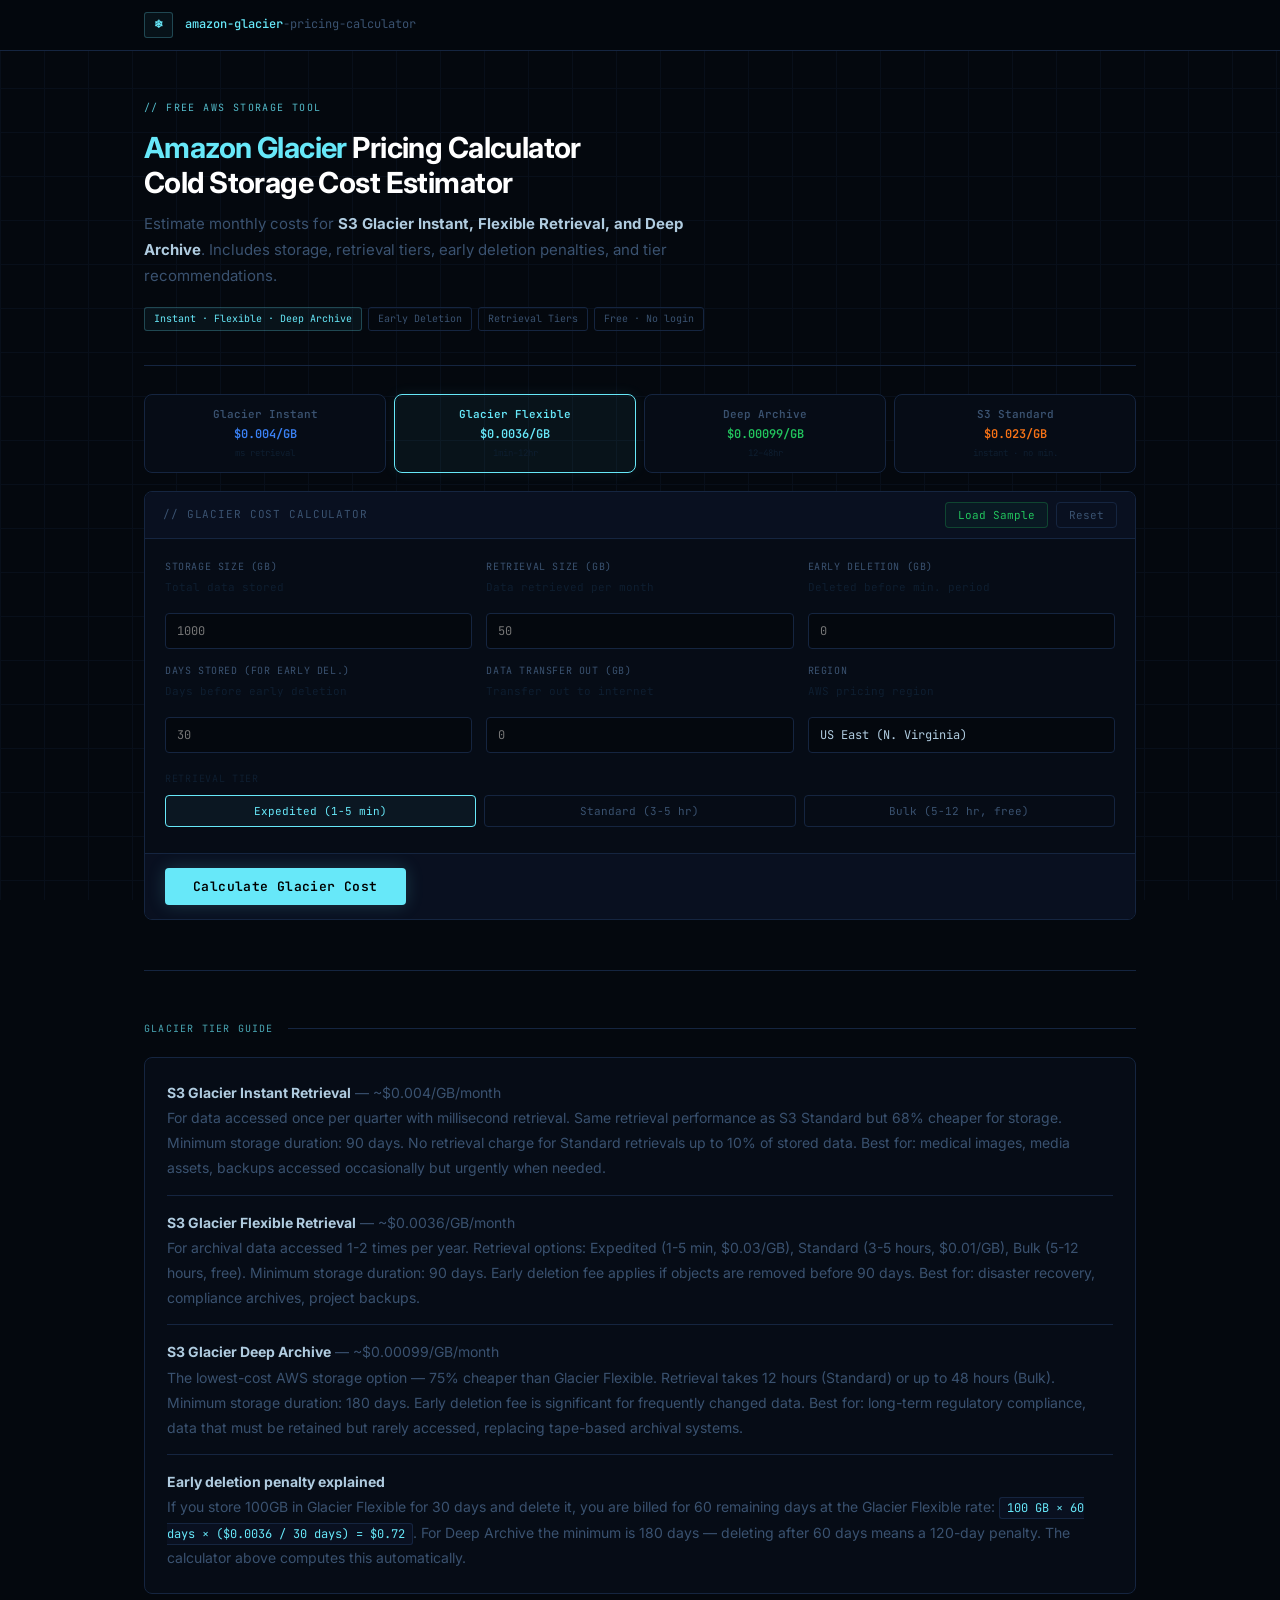
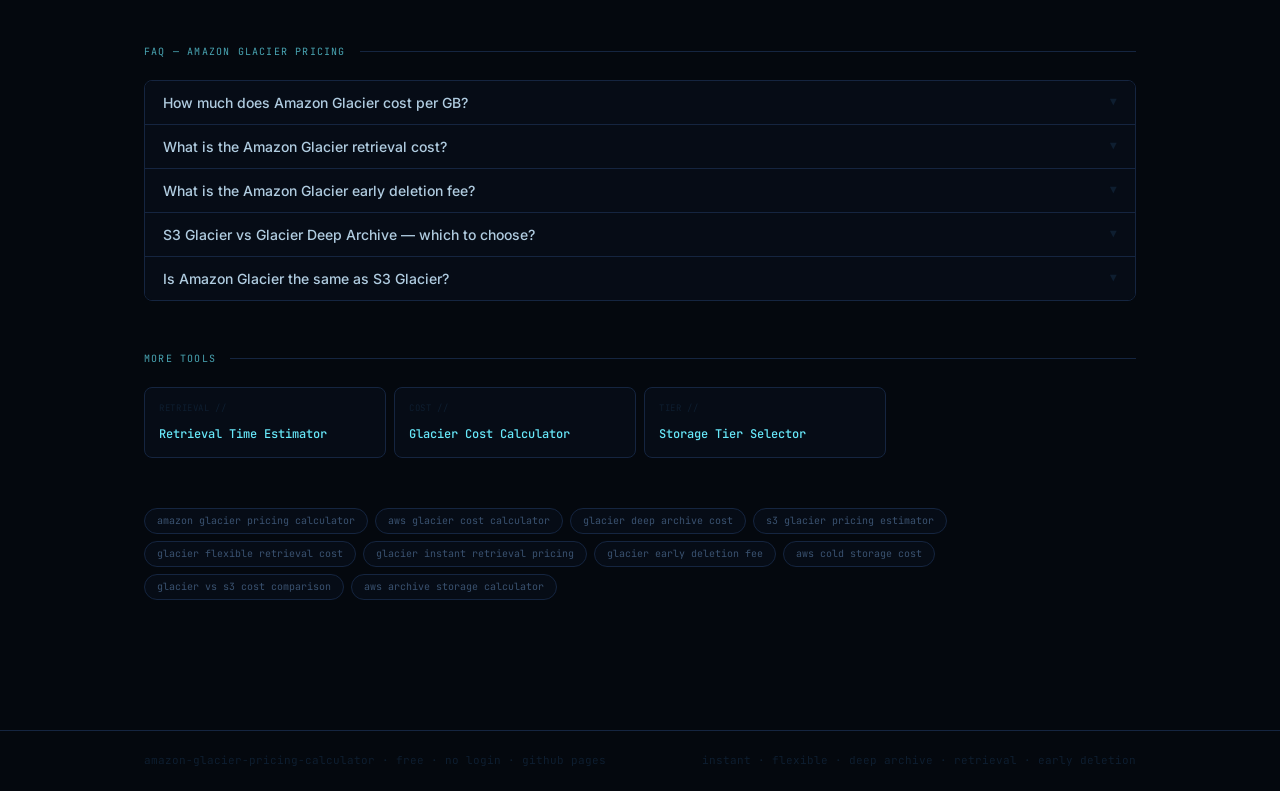
==== commit cd21c67e: "Canonical corregido" ====
--- a/index.html
+++ b/index.html
@@ -13,7 +13,7 @@
 
 <meta name="keywords" content="amazon glacier pricing calculator, aws glacier cost calculator, glacier pricing estimator, s3 glacier deep archive cost, glacier flexible retrieval cost, glacier instant retrieval pricing, aws cold storage cost calculator, glacier vs s3 cost, glacier retrieval cost, aws archive storage calculator">
 
-<link rel="canonical" href="https://franrivalbigprojects.github.io/aws-glacier-tools/">
+<link rel="canonical" href="https://franrivalbigprojects.github.io/aws_glacier_tools/">
 
 <meta property="og:title" content="Amazon Glacier Pricing Calculator – AWS Glacier Cost Estimator">
 <meta property="og:description" content="Calculate Amazon Glacier storage and retrieval costs for all tiers. Free, no login.">
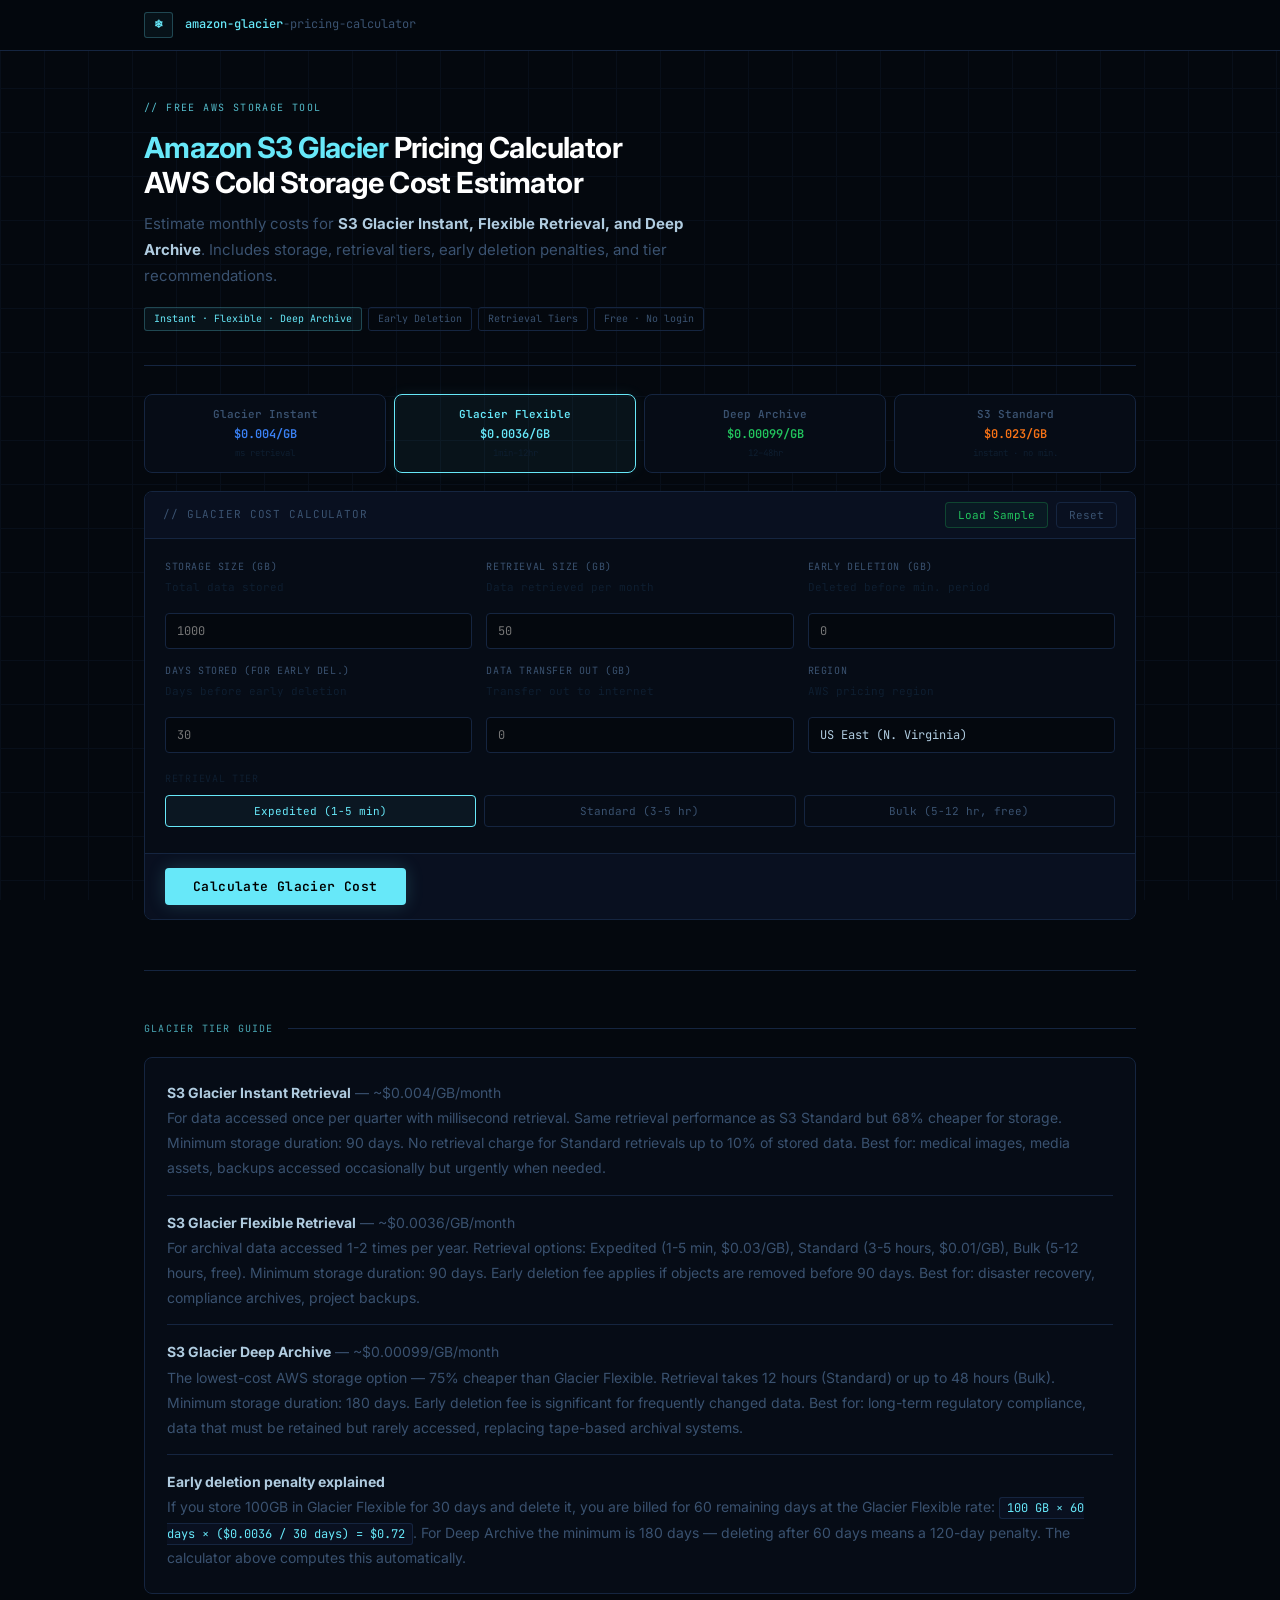
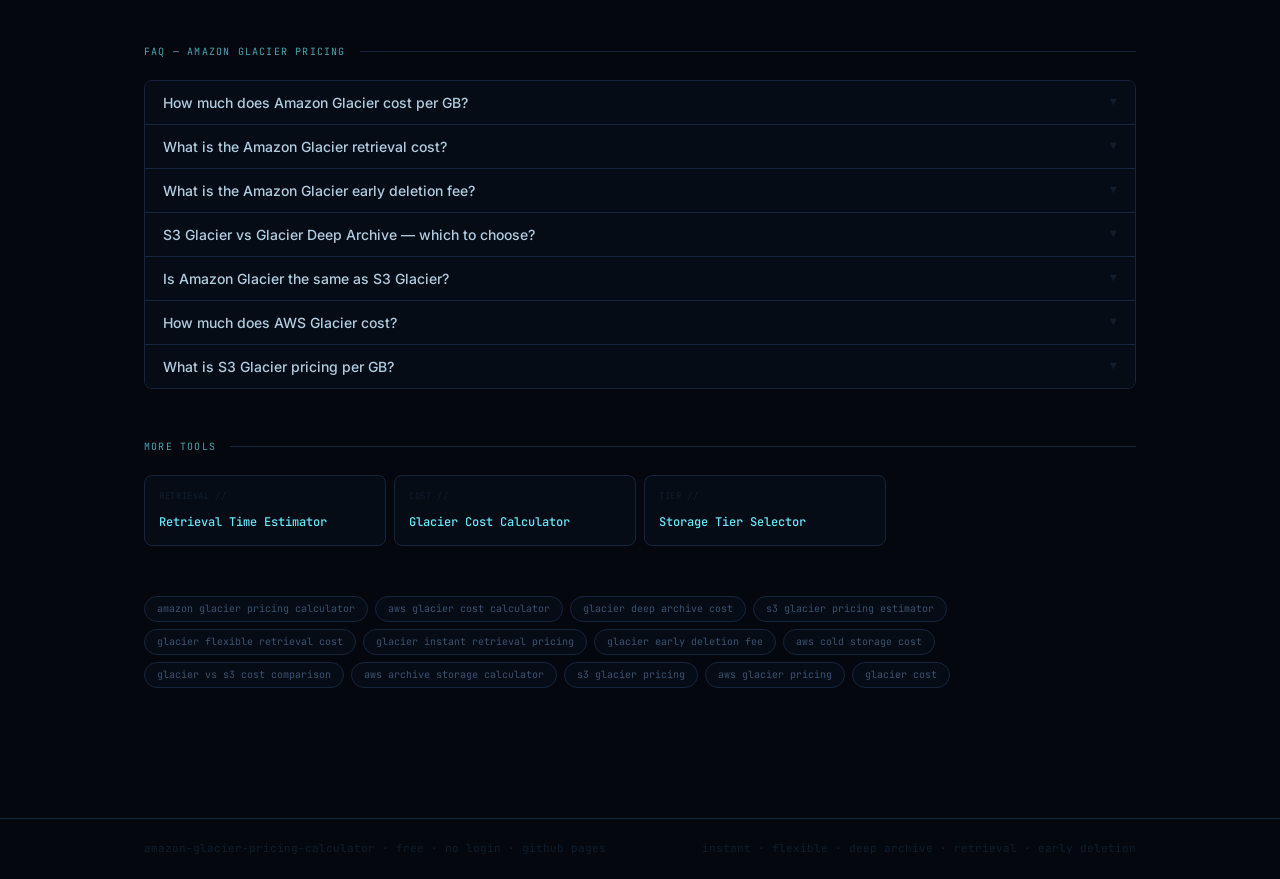
==== commit 1b099910: "Title - meta description - of title - h1 - json ld - faq" ====
--- a/index.html
+++ b/index.html
@@ -7,15 +7,15 @@
 <meta name="google-site-verification" content="PkLa_ViOo6FAHpvh8SacceMb95o9tePRdrqLNBz9X1M" />
 <meta name="robots" content="index, follow">
 
-<title>Amazon Glacier Pricing Calculator – AWS Glacier Cost &amp; Storage Tier Estimator</title>
-
-<meta name="description" content="Free Amazon Glacier pricing calculator. Estimate monthly costs for S3 Glacier Instant, Flexible Retrieval, and Deep Archive. Includes storage, retrieval, early deletion, and data transfer costs. No login required.">
+<title>Amazon S3 Glacier Pricing Calculator – AWS Glacier Cost Estimator</title>
+
+<meta name="description" content="Free S3 Glacier pricing calculator. Estimate AWS Glacier storage cost for Instant, Flexible Retrieval, and Deep Archive tiers. Includes retrieval, early deletion, and data transfer costs. No login required.">
 
 <meta name="keywords" content="amazon glacier pricing calculator, aws glacier cost calculator, glacier pricing estimator, s3 glacier deep archive cost, glacier flexible retrieval cost, glacier instant retrieval pricing, aws cold storage cost calculator, glacier vs s3 cost, glacier retrieval cost, aws archive storage calculator">
 
 <link rel="canonical" href="https://franrivalbigprojects.github.io/aws_glacier_tools/">
 
-<meta property="og:title" content="Amazon Glacier Pricing Calculator – AWS Glacier Cost Estimator">
+<meta property="og:title" content="Amazon S3 Glacier Pricing Calculator – AWS Glacier Cost Estimator">
 <meta property="og:description" content="Calculate Amazon Glacier storage and retrieval costs for all tiers. Free, no login.">
 <meta property="og:type" content="website">
 
@@ -654,7 +654,7 @@
 {
   "@context": "https://schema.org",
   "@type": "SoftwareApplication",
-  "name": "Amazon Glacier Pricing Calculator",
+  "name": "Amazon S3 Glacier Pricing Calculator",
   "applicationCategory": "DeveloperApplication",
   "operatingSystem": "Web",
   "offers": { "@type": "Offer", "price": "0", "priceCurrency": "USD" },
@@ -711,7 +711,7 @@
 
   <section class="hero">
     <p class="hero-eyebrow">// Free AWS Storage Tool</p>
-    <h1><em>Amazon Glacier</em> Pricing Calculator<br>Cold Storage Cost Estimator</h1>
+    <h1><em>Amazon S3 Glacier</em> Pricing Calculator<br>AWS Cold Storage Cost Estimator</h1>
     <p class="hero-sub">
       Estimate monthly costs for <strong>S3 Glacier Instant, Flexible Retrieval, and Deep Archive</strong>. Includes storage, retrieval tiers, early deletion penalties, and tier recommendations.
     </p>
@@ -855,6 +855,14 @@
         <button class="faq-q" onclick="toggleFaq(this)">Is Amazon Glacier the same as S3 Glacier?<span class="faq-arrow">&#9660;</span></button>
         <div class="faq-a">Yes. Amazon Glacier was rebranded as Amazon S3 Glacier in 2021. The standalone Glacier service still exists but is accessed through S3 storage classes: S3 Glacier Instant Retrieval, S3 Glacier Flexible Retrieval (formerly Glacier), and S3 Glacier Deep Archive. The underlying technology is the same — the change was to unify the storage product line under S3.</div>
       </div>
+      <div class="faq-item">
+  <button class="faq-q" onclick="toggleFaq(this)">How much does AWS Glacier cost?<span class="faq-arrow">&#9660;</span></button>
+  <div class="faq-a">AWS Glacier pricing depends on the tier: S3 Glacier Instant Retrieval costs ~$0.004/GB/month, S3 Glacier Flexible Retrieval ~$0.0036/GB/month, and S3 Glacier Deep Archive ~$0.00099/GB/month in US East. Total AWS Glacier cost also includes retrieval fees and, if applicable, early deletion penalties.</div>
+</div>
+<div class="faq-item">
+  <button class="faq-q" onclick="toggleFaq(this)">What is S3 Glacier pricing per GB?<span class="faq-arrow">&#9660;</span></button>
+  <div class="faq-a">S3 Glacier pricing per GB (US East, monthly): Instant Retrieval $0.004, Flexible Retrieval $0.0036, Deep Archive $0.00099. Use the calculator above to get your exact S3 Glacier storage cost by region and retrieval tier.</div>
+</div>
     </div>
   </section>
 
@@ -890,6 +898,10 @@
     <span class="tag">aws cold storage cost</span>
     <span class="tag">glacier vs s3 cost comparison</span>
     <span class="tag">aws archive storage calculator</span>
+    <span class="tag">s3 glacier pricing</span>
+		<span class="tag">aws glacier pricing</span>
+		<span class="tag">glacier cost</span>
+
   </div>
 
 </div>
